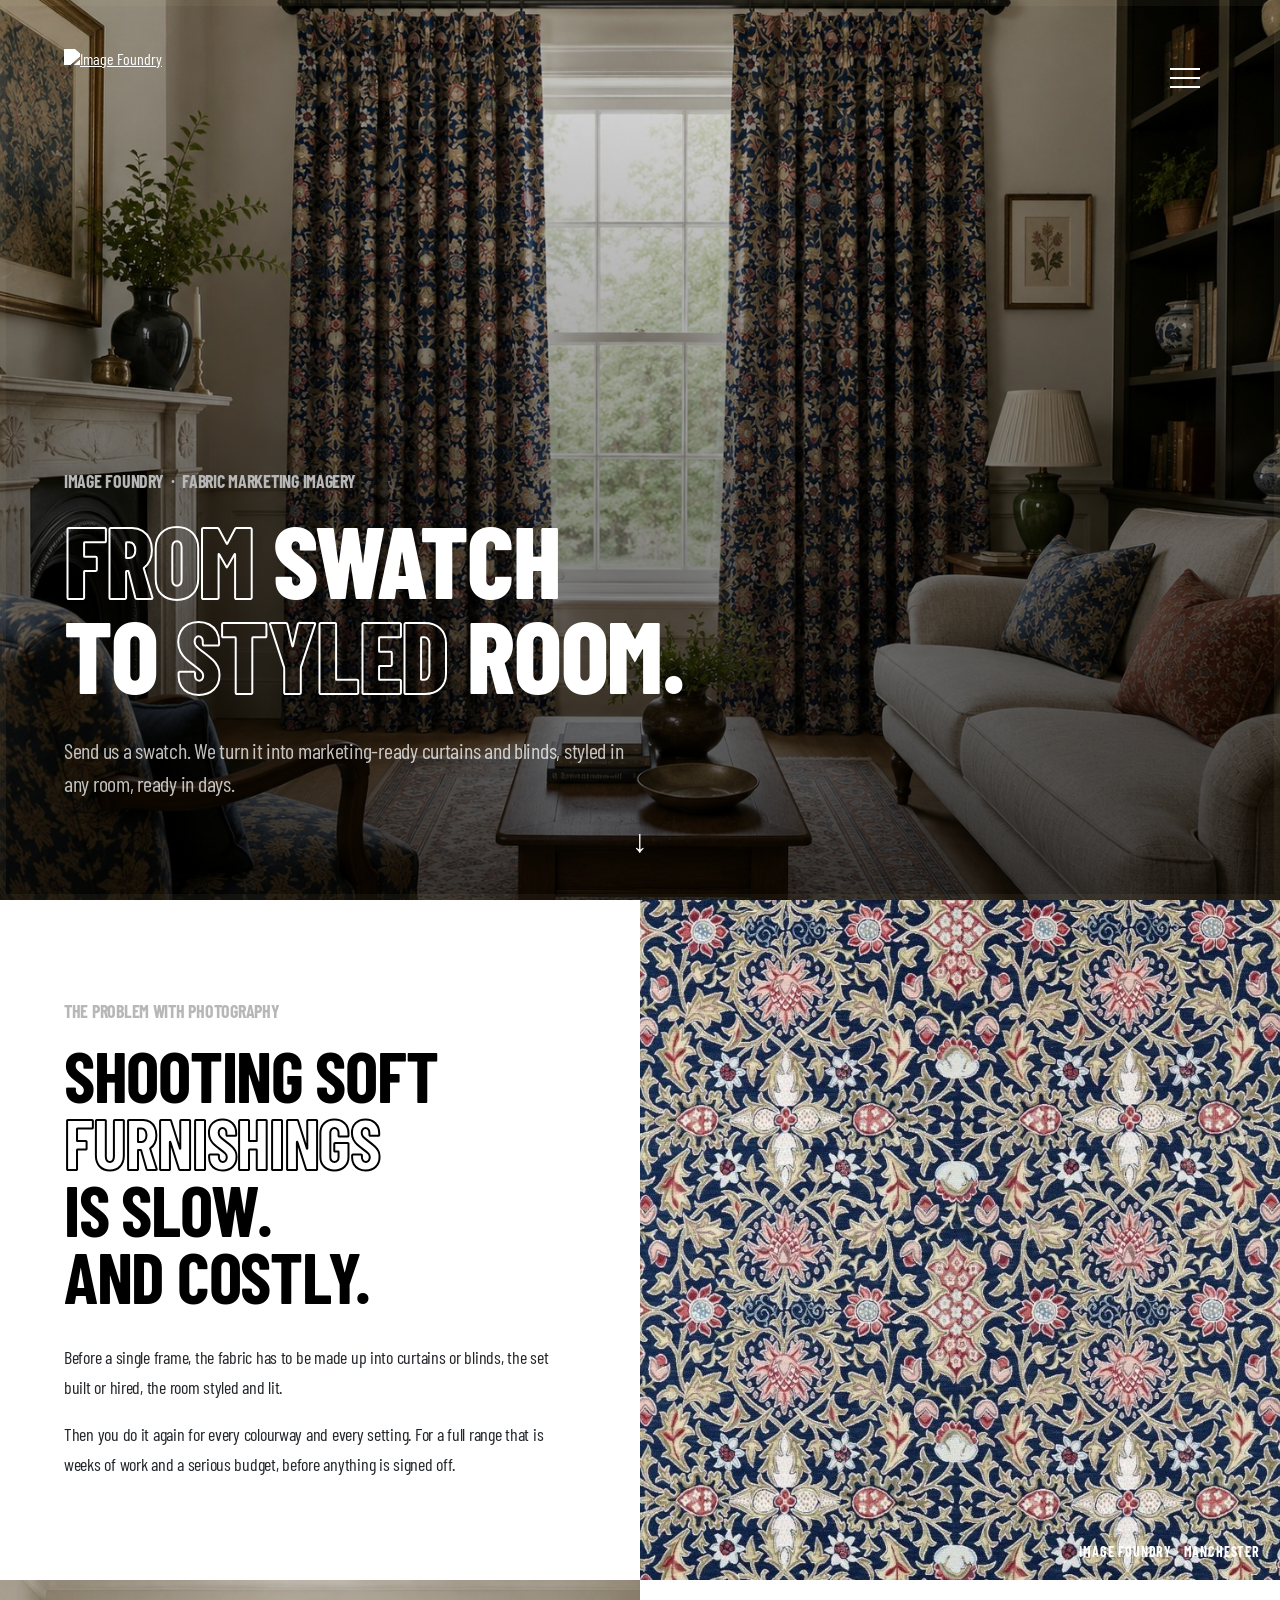
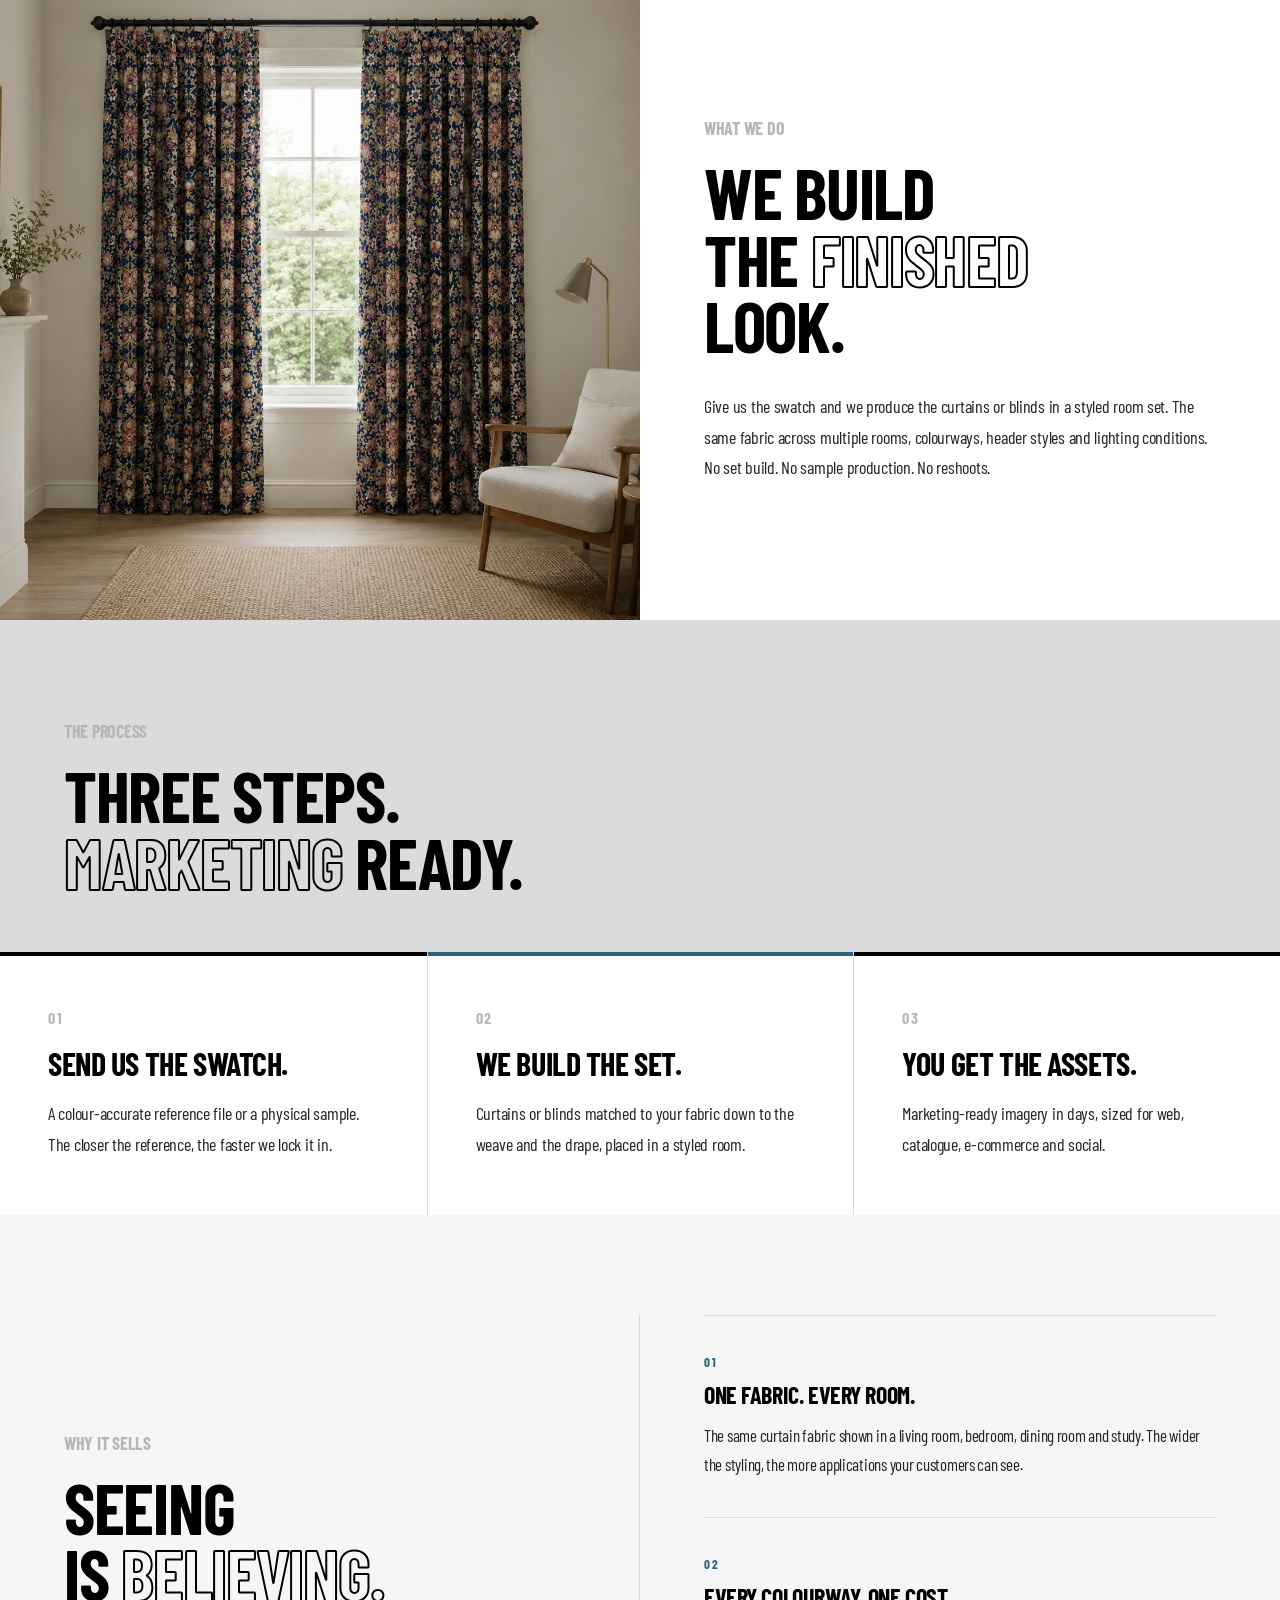
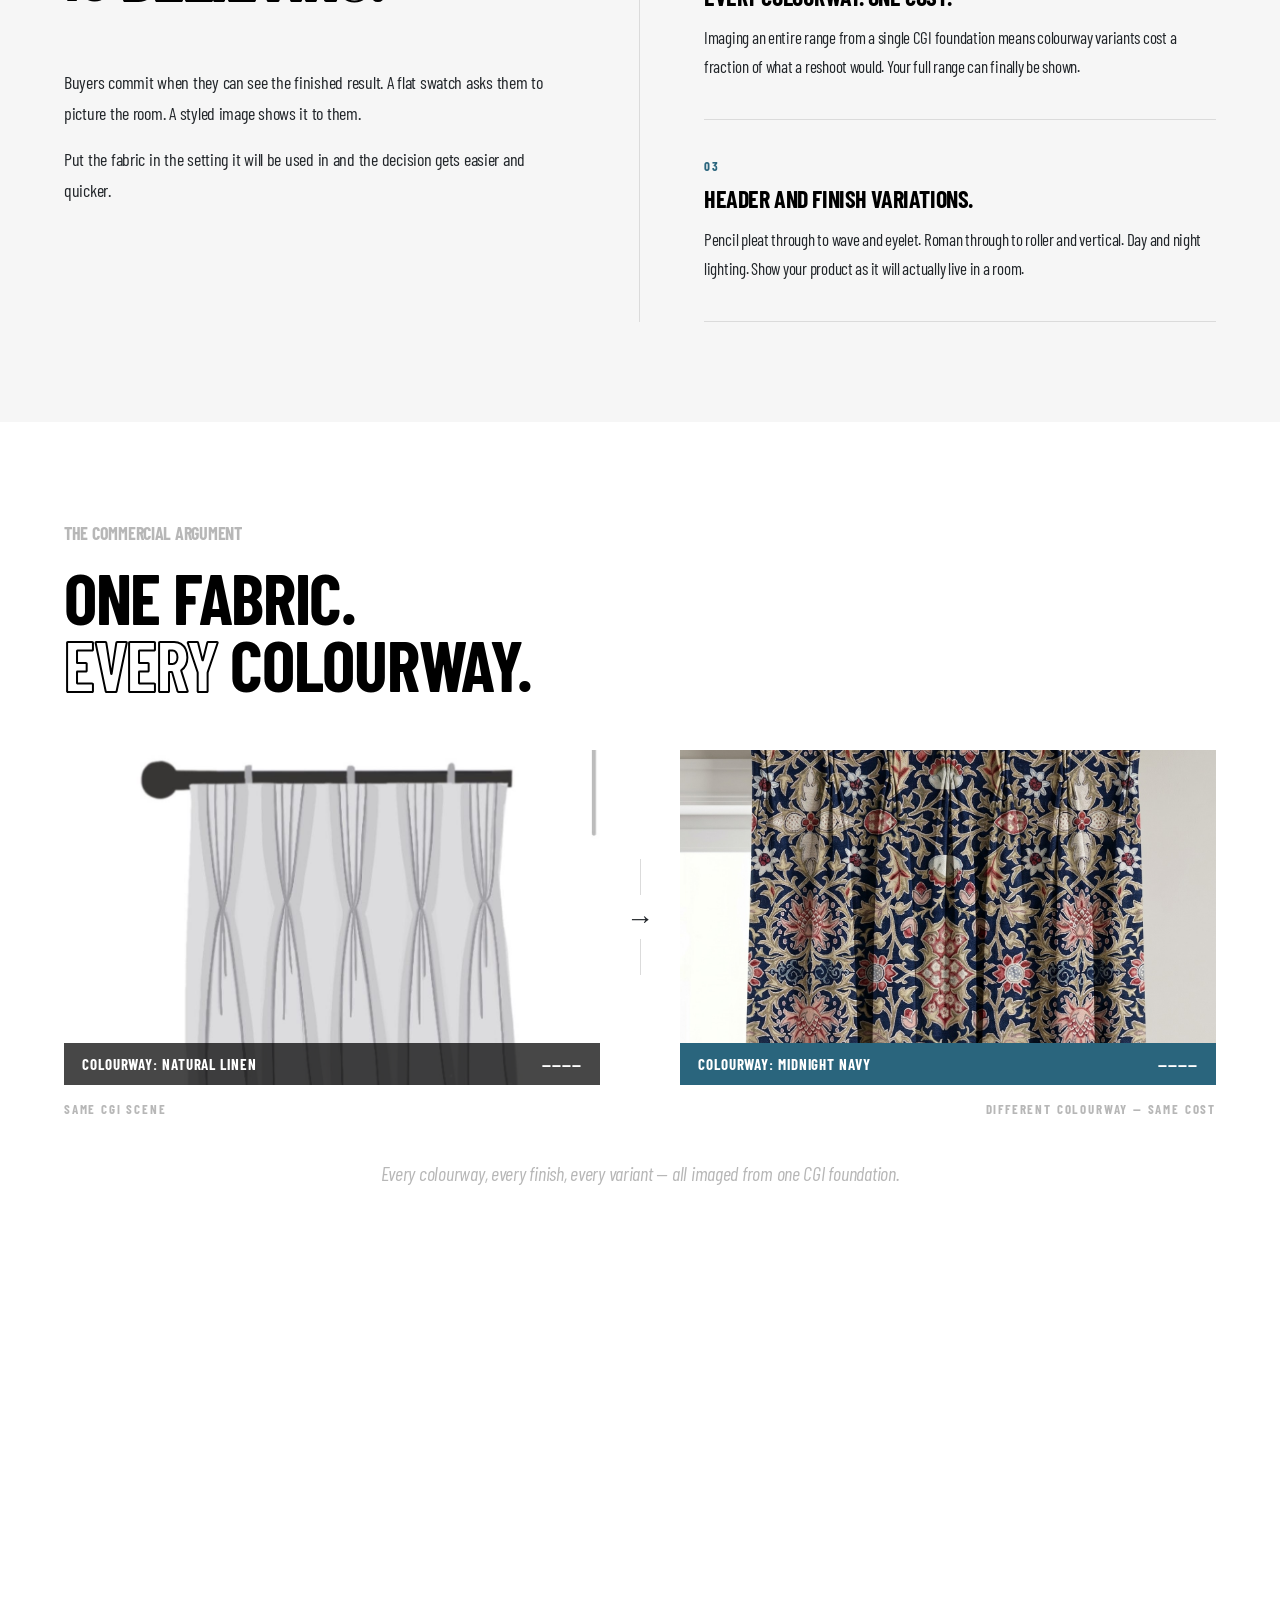
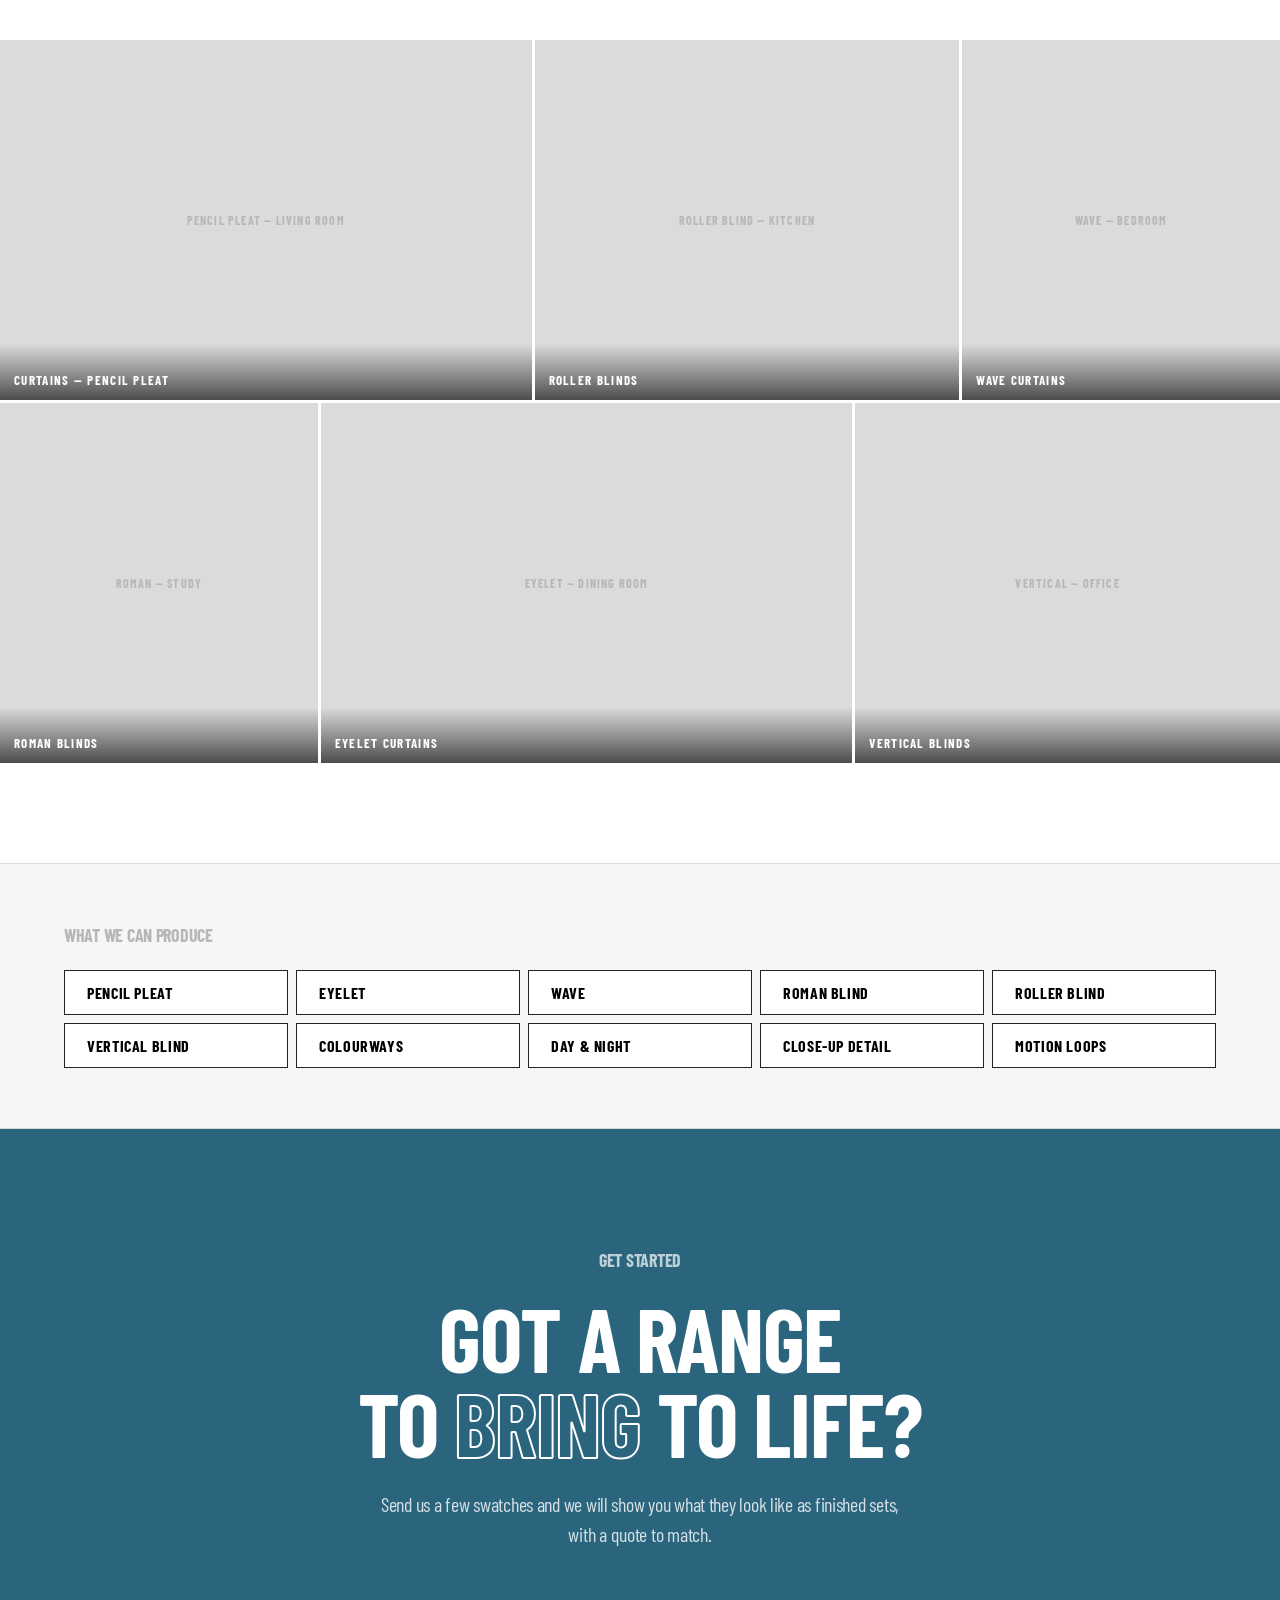
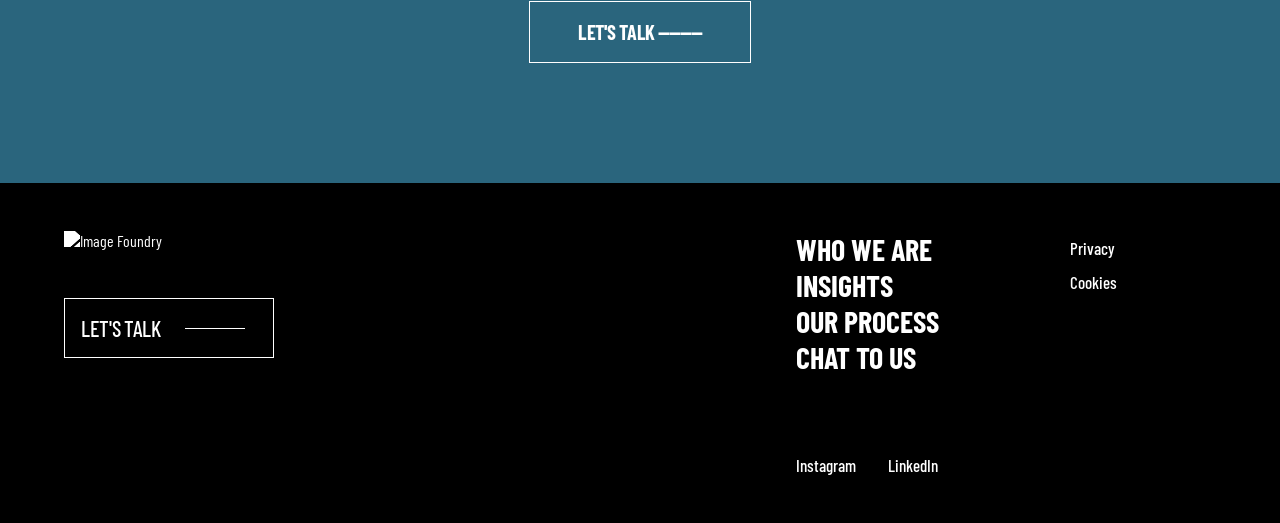
==== if_fabrics_landing.html @ cd248ea0 "Initial commit: Fabric landing page with responsive CSS and images" ====
<!DOCTYPE html>
<html lang="en">
<head>
<meta charset="UTF-8">
<meta name="viewport" content="width=device-width, initial-scale=1.0">
<title>Curtain &amp; Blind Fabric Imagery | Image Foundry</title>
<link rel="preconnect" href="https://fonts.googleapis.com">
<link rel="preconnect" href="https://fonts.gstatic.com" crossorigin>
<link href="https://fonts.googleapis.com/css2?family=Barlow+Condensed:ital,wght@0,300;0,400;0,500;0,600;0,700;0,800;1,400&display=swap" rel="stylesheet">

<link rel="stylesheet" href="style.css">

</head>
<body>

<!-- HEADER -->
<header class="site-header">
  <div class="bi"><a href="https://www.imagefoundry.co.uk/"><img src="https://www.imagefoundry.co.uk/wp-content/themes/blankslate/images/if-logo.svg" alt="Image Foundry" /></a></div>
</header>

<!-- Floating nav widget -->
<div class="sf">
  <div class="sf-top-row">
    <div class="sf-phone"><a href="tel:01613021580">0161 302 1580</a></div>
    <div class="sf-burger" role="button" aria-label="Open menu"><span></span></div>
  </div>
  <div class="sf-contact-btn"><a href="https://www.imagefoundry.co.uk/contact-us/">Let's talk</a></div>
</div>

<!-- Full-screen nav overlay -->
<nav class="nav-overlay" id="navOverlay">
  <div class="nav-content-panel" id="navContentPanel"></div>
  <div class="nav-links-panel">
    <button class="nav-close" id="navClose" aria-label="Close">&#10005;</button>
    <ul class="nav-links">
      <li><a href="https://www.imagefoundry.co.uk/about-us/"      data-key="about">About</a></li>
      <li><a href="https://www.imagefoundry.co.uk/your-industry/" data-key="industry">Your Industry</a></li>
      <li><a href="https://www.imagefoundry.co.uk/work/"          data-key="cases">Case Studies</a></li>
      <li><a href="https://www.imagefoundry.co.uk/insights/"      data-key="insights">Insights</a></li>
      <li><a href="https://www.imagefoundry.co.uk/process/"       data-key="process">Our Process</a></li>
      <li><a href="https://www.imagefoundry.co.uk/contact-us/"    data-key="contact">Chat to us</a></li>
    </ul>
    <div class="nav-privacy">
      <a href="https://www.imagefoundry.co.uk/privacy-policy/privacy-policy/">Privacy policy</a>
    </div>
    <div class="nav-social">
      <a href="https://www.instagram.com/imagefoundrystudios/">Instagram</a>
      <a href="https://www.linkedin.com/company/image-foundry-studios/">LinkedIn</a>
    </div>
  </div>
</nav>


<!-- S1 — HERO -->
<section class="hero" id="top">
  <img class="hero-img" src="image-5.jpeg" alt="Styled curtains in living room — Image Foundry CGI">
  <div class="hero-overlay"></div>
  <div class="hero-content">
    <span class="hero-eyebrow">Image Foundry &nbsp;·&nbsp; Fabric Marketing Imagery</span>
    <h1 class="hero-h1">
      <span class="outline-white">FROM</span> SWATCH<br>
      TO <span class="outline-white">STYLED</span> ROOM.
    </h1>
    <p class="hero-sub">
      Send us a swatch. We turn it into marketing-ready curtains and blinds, styled in any room, ready in days.
    </p>
  </div>

  <a class="hero-chevron" href="#problem">↓</a>
</section>


<!-- S2 — THE PROBLEM -->
<section class="section-split" id="problem">
  <div class="split-text wow">
    <span class="section-eyebrow">The problem with photography</span>
    <h2 class="section-h2">
      SHOOTING SOFT<br>
      <span class="outline">FURNISHINGS</span><br>
      IS SLOW.<br>
      AND COSTLY.
    </h2>
    <p class="section-body">
      Before a single frame, the fabric has to be made up into curtains or blinds, the set built or hired, the room styled and lit.
    </p>
    <p class="section-body">
      Then you do it again for every colourway and every setting. For a full range that is weeks of work and a serious budget, before anything is signed off.
    </p>
  </div>
  <div class="split-image">
    <!-- Replace with: <img src="YOUR_IMAGE.jpg" alt="Fabric swatch on design table"> -->
    <img class="split-image-bg" src="image-3.jpeg" alt="Fabric pattern close-up — Image Foundry CGI" style="width:100%;height:100%;object-fit:cover;display:block;">
    <div class="split-image-caption">Image Foundry · Manchester</div>
  </div>
</section>


<!-- S3 — WHAT WE DO (image left, text right) -->
<section class="section-split section-split--reverse" id="whatwedo">
  <div class="split-text wow">
    <span class="section-eyebrow">What we do</span>
    <h2 class="section-h2">
      WE BUILD<br>
      THE <span class="outline">FINISHED</span><br>
      LOOK.
    </h2>
    <p class="section-body">
      Give us the swatch and we produce the curtains or blinds in a styled room set. The same fabric across multiple rooms, colourways, header styles and lighting conditions. No set build. No sample production. No reshoots.
    </p>
  </div>
  <div class="split-image">
    <img class="split-image-bg" src="image-1.jpeg" alt="Curtains in styled room — Image Foundry CGI" style="width:100%;height:100%;object-fit:cover;display:block;">
  </div>
</section>


<!-- S4 — HOW IT WORKS (3 steps) -->
<section class="section-benefits" id="howitworks">
  <div class="benefits-header wow">
    <span class="section-eyebrow">The process</span>
    <h2 class="section-h2">
      THREE STEPS.<br>
      <span class="outline">MARKETING</span> READY.
    </h2>
  </div>

  <div class="benefits-grid">
    <div class="benefit-card wow">
      <span class="benefit-num">01</span>
      <h3 class="benefit-title">Send us the swatch.</h3>
      <p class="benefit-body">A colour-accurate reference file or a physical sample. The closer the reference, the faster we lock it in.</p>
    </div>
    <div class="benefit-card wow">
      <span class="benefit-num">02</span>
      <h3 class="benefit-title">We build the set.</h3>
      <p class="benefit-body">Curtains or blinds matched to your fabric down to the weave and the drape, placed in a styled room.</p>
    </div>
    <div class="benefit-card wow">
      <span class="benefit-num">03</span>
      <h3 class="benefit-title">You get the assets.</h3>
      <p class="benefit-body">Marketing-ready imagery in days, sized for web, catalogue, e-commerce and social.</p>
    </div>
  </div>
</section>


<!-- S5 — WHY IT SELLS -->
<section class="section-expertise" id="whyitsells">
  <div class="expertise-inner">
    <div class="expertise-text wow">
      <span class="section-eyebrow">Why it sells</span>
      <h2 class="section-h2">
        SEEING<br>
        IS <span class="outline">BELIEVING.</span>
      </h2>
      <p class="section-body" style="margin-top:28px">
        Buyers commit when they can see the finished result. A flat swatch asks them to picture the room. A styled image shows it to them.
      </p>
      <p class="section-body">
        Put the fabric in the setting it will be used in and the decision gets easier and quicker.
      </p>
    </div>
    <div class="expertise-points">
      <div class="expertise-point wow">
        <span class="ep-num">01</span>
        <h3 class="ep-title">One fabric. Every room.</h3>
        <p class="ep-body">The same curtain fabric shown in a living room, bedroom, dining room and study. The wider the styling, the more applications your customers can see.</p>
      </div>
      <div class="expertise-point wow">
        <span class="ep-num">02</span>
        <h3 class="ep-title">Every colourway. One cost.</h3>
        <p class="ep-body">Imaging an entire range from a single CGI foundation means colourway variants cost a fraction of what a reshoot would. Your full range can finally be shown.</p>
      </div>
      <div class="expertise-point wow">
        <span class="ep-num">03</span>
        <h3 class="ep-title">Header and finish variations.</h3>
        <p class="ep-body">Pencil pleat through to wave and eyelet. Roman through to roller and vertical. Day and night lighting. Show your product as it will actually live in a room.</p>
      </div>
    </div>
  </div>
</section>


<!-- S6 — COLOURWAY PANEL -->
<section class="section-colourway" id="colourway">
  <div class="colourway-header wow">
    <span class="section-eyebrow">The commercial argument</span>
    <h2 class="section-h2">
      ONE FABRIC.<br>
      <span class="outline">EVERY</span> COLOURWAY.
    </h2>
  </div>

  <div class="colourway-panels wow">
    <div class="colourway-panel">
      <img src="image-4.jpeg" alt="Pencil pleat curtain header detail — Image Foundry CGI">
      <div class="panel-badge">
        <span>Colourway: Natural Linen</span>
        <span>————</span>
      </div>
    </div>

    <div class="panel-arrow">
      <div class="panel-arrow-line"></div>
      <div class="panel-arrow-sym">→</div>
      <div class="panel-arrow-line"></div>
    </div>

    <div class="colourway-panel">
      <img src="image-2.jpeg" alt="Navy floral curtain close-up — Image Foundry CGI">
      <div class="panel-badge teal">
        <span>Colourway: Midnight Navy</span>
        <span>————</span>
      </div>
    </div>
  </div>

  <div class="colourway-sublabels">
    <span class="colourway-sublabel">Same CGI scene</span>
    <span></span>
    <span class="colourway-sublabel right">Different colourway — same cost</span>
  </div>

  <p class="colourway-caption">Every colourway, every finish, every variant — all imaged from one CGI foundation.</p>
</section>


<!-- S7 — GALLERY -->
<section class="section-gallery" id="gallery">
  <div class="gallery-header wow">
    <div>
      <span class="section-eyebrow">The work</span>
      <h2 class="section-h2">FABRICS<br>IN <span class="outline">CONTEXT.</span></h2>
    </div>
    <p class="gallery-caption-text">Styled rooms, curated light, true colour — each image built around your fabric.</p>
  </div>

  <div class="gallery-grid">
    <div class="gi">
      <div class="gi-inner">
        <!-- Replace with portfolio image -->
        <div class="gi-placeholder">Pencil Pleat — Living Room</div>
        <div class="gi-tag">Curtains — Pencil Pleat</div>
        <div class="gi-overlay"><span>View project</span><span>————</span></div>
      </div>
    </div>
    <div class="gi">
      <div class="gi-inner">
        <div class="gi-placeholder">Roller Blind — Kitchen</div>
        <div class="gi-tag">Roller Blinds</div>
        <div class="gi-overlay"><span>View project</span><span>————</span></div>
      </div>
    </div>
    <div class="gi">
      <div class="gi-inner">
        <div class="gi-placeholder">Wave — Bedroom</div>
        <div class="gi-tag">Wave Curtains</div>
        <div class="gi-overlay"><span>View project</span><span>————</span></div>
      </div>
    </div>
    <div class="gi">
      <div class="gi-inner">
        <div class="gi-placeholder">Roman — Study</div>
        <div class="gi-tag">Roman Blinds</div>
        <div class="gi-overlay"><span>View project</span><span>————</span></div>
      </div>
    </div>
    <div class="gi">
      <div class="gi-inner">
        <div class="gi-placeholder">Eyelet — Dining Room</div>
        <div class="gi-tag">Eyelet Curtains</div>
        <div class="gi-overlay"><span>View project</span><span>————</span></div>
      </div>
    </div>
    <div class="gi">
      <div class="gi-inner">
        <div class="gi-placeholder">Vertical — Office</div>
        <div class="gi-tag">Vertical Blinds</div>
        <div class="gi-overlay"><span>View project</span><span>————</span></div>
      </div>
    </div>
  </div>
</section>


<!-- WHAT WE CAN PRODUCE STRIP -->
<div class="sector-strip">
  <span class="sector-strip-label">What we can produce</span>
  <div class="sector-links">
    <a href="#" class="sector-link">Pencil Pleat</a>
    <a href="#" class="sector-link">Eyelet</a>
    <a href="#" class="sector-link">Wave</a>
    <a href="#" class="sector-link">Roman Blind</a>
    <a href="#" class="sector-link">Roller Blind</a>
    <a href="#" class="sector-link">Vertical Blind</a>
    <a href="#" class="sector-link">Colourways</a>
    <a href="#" class="sector-link">Day &amp; Night</a>
    <a href="#" class="sector-link">Close-up Detail</a>
    <a href="#" class="sector-link">Motion Loops</a>
  </div>
</div>


<!-- S8 — CTA BAND -->
<section class="section-cta">
  <span class="cta-eyebrow">Get started</span>
  <h2 class="cta-h2">
    GOT A RANGE<br>
    TO <span class="outline-white">BRING</span> TO LIFE?
  </h2>
  <p class="cta-sub">Send us a few swatches and we will show you what they look like as finished sets, with a quote to match.</p>
  <a href="https://www.imagefoundry.co.uk/contact-us/" class="cta-btn">Let's talk</a>
</section>


<!-- FOOTER -->
<footer>
  <div class="footer-inner">
    <div class="footer-col--logo">
      <img src="https://www.imagefoundry.co.uk/wp-content/themes/blankslate/images/if-logo.svg" alt="Image Foundry" class="footer-logo-img">
      <div class="footer-contact">
        <a href="https://www.imagefoundry.co.uk/contact-us/" class="footer-lets-talk">Let's talk</a>
      </div>
    </div>
    <div class="footer-col--gap"></div>
    <ul class="footer-links-large">
      <li><a href="https://www.imagefoundry.co.uk/about-us/">Who We Are</a></li>
      <li><a href="https://www.imagefoundry.co.uk/insights/">Insights</a></li>
      <li><a href="https://www.imagefoundry.co.uk/process/">Our Process</a></li>
      <li><a href="https://www.imagefoundry.co.uk/contact-us/">Chat to us</a></li>
    </ul>
    <ul class="footer-links-small">
      <li><a href="https://www.imagefoundry.co.uk/privacy-policy/privacy-policy/">Privacy</a></li>
      <li><a href="#">Cookies</a></li>
    </ul>
    <ul class="footer-social-links">
      <li><a href="https://www.instagram.com/imagefoundrystudios/" target="_blank" rel="noopener">Instagram</a></li>
      <li><a href="https://www.linkedin.com/company/image-foundry-studios/" target="_blank" rel="noopener">LinkedIn</a></li>
    </ul>
  </div>
</footer>

<script src="script.js"></script>

</body>
</html>
---- style.css ----
*, *::before, *::after { box-sizing: border-box; margin: 0; padding: 0; }

:root {
  --black:      #000000;
  --white:      #FFFFFF;
  --teal:       #2A657D;
  --off-white:  #F6F6F6;
  --light-grey: #DBDBDB;
  --mid-grey:   #B7B7B7;
  --near-black: #212529;
  --font: 'Barlow Condensed', sans-serif;
}

html { scroll-behavior: smooth; }

body {
  background: var(--white);
  color: var(--black);
  font-family: var(--font);
  -webkit-font-smoothing: antialiased;
  overflow-x: hidden;
}

.outline {
  -webkit-text-stroke: 2px var(--black);
  -webkit-text-fill-color: transparent;
}
.outline-white {
  -webkit-text-stroke: 2px var(--white);
  -webkit-text-fill-color: transparent;
}

/* =====================
   HEADER / NAV
===================== */
.sf {
  position: fixed; top: 49px; right: 64px;
  z-index: 9999;
  display: flex; flex-direction: column; align-items: flex-end; gap: 6px;
}
.sf-top-row {
  display: flex; align-items: center; gap: 1.5rem;
  padding: 1rem 1rem 1rem 2rem;
  background: transparent;
  transition: background 800ms ease;
}
.sf.scrolled .sf-top-row { background: var(--black); }
body.nav-open .sf-phone { max-width: 0 !important; opacity: 0 !important; }
body.nav-open .sf-contact-btn { opacity: 0 !important; pointer-events: none !important; max-height: 0 !important; }
body.nav-open .sf.scrolled .sf-top-row { background: transparent; }
.sf-phone {
  white-space: nowrap; color: var(--white);
  font-size: 18px; font-weight: 700; letter-spacing: -0.015em;
  max-width: 0; overflow: hidden; opacity: 0;
  transition: max-width .35s ease, opacity .35s ease;
}
.sf-phone a { color: inherit; text-decoration: none; }
.sf.scrolled .sf-phone { max-width: 220px; opacity: 1; }
.sf-contact-btn {
  opacity: 0; pointer-events: none; max-height: 0; overflow: hidden;
  transition: opacity .3s, max-height .35s;
  width: 100%;
}
.sf.scrolled .sf-contact-btn { opacity: 1; pointer-events: auto; max-height: 80px; }
.sf-contact-btn a {
  background: var(--white); color: var(--black); border: 1px solid var(--black);
  font-family: var(--font); font-size: 19px; font-weight: 500; letter-spacing: -0.015em;
  text-transform: uppercase; text-decoration: none;
  display: flex; align-items: center; justify-content: space-between;
  width: 100%; padding: 1rem; position: relative; transition: all 800ms ease;
}
.sf-contact-btn a::after {
  content: ""; position: absolute;
  top: 50%; right: 1rem; height: 1px; width: 60px; background: var(--black);
}
.sf-contact-btn a:hover { background: var(--black); color: var(--white); }
.sf-contact-btn a:hover::after { background: var(--white); }

.sf-burger {
  width: 30px; height: 25px; position: relative;
  cursor: pointer; z-index: 10001; flex-shrink: 0; bottom: 1px;
}
.sf-burger span {
  position: absolute; top: 50%; left: 50%; margin-left: -15px;
  display: block; width: 30px; height: 2px; background: var(--white);
  transition: background-color .25s, transform .25s, opacity .25s;
}
.sf-burger span::before, .sf-burger span::after {
  content: ""; display: block; width: 30px; height: 2px;
  background: var(--white); position: absolute;
  transition: background-color .25s, transform .25s, top .25s;
}
.sf-burger span::before { top: -9px; }
.sf-burger span::after  { top:  9px; }
body.nav-open .sf-burger span         { opacity: 0; }
body.nav-open .sf-burger span::before { top: 0; transform: rotate(45deg); }
body.nav-open .sf-burger span::after  { top: 0; transform: rotate(-45deg); }

.site-header {
  position: absolute; top: 0; left: 0; right: 0; z-index: 200;
  display: flex; align-items: center;
  padding: 49px 0 2rem 64px;
}
.site-header .bi img { width: 150px; filter: brightness(0) invert(1); }

body.nav-open { overflow: hidden; }
.nav-overlay {
  position: fixed; inset: 0; display: flex; flex-direction: row;
  z-index: 9998;
  transform: translateX(100%);
  transition: transform 0.45s cubic-bezier(0.4,0,0.2,1);
}
body.nav-open .nav-overlay { transform: translateX(0); }
.nav-content-panel {
  flex: 1; background: var(--white); max-height: 100vh; overflow-y: auto;
  scrollbar-width: none; -ms-overflow-style: none;
}
.nav-content-panel::-webkit-scrollbar { display: none; }
.ncp-header { padding: 3rem; }
.ncp-heading { font-size: 50px; font-weight: 700; text-transform: uppercase; line-height: 1; color: var(--black); margin-bottom: 2rem; }
.ncp-body    { font-size: 18px; color: #555; max-width: 400px; margin-bottom: 1.5rem; }
.ncp-grid    { display: grid; grid-template-columns: repeat(3,1fr); gap: 12px; padding: 0 3rem 3rem; }
.ncp-item    { position: relative; overflow: hidden; display: block; text-decoration: none; height: 220px; }
.ncp-item::after { content: ''; position: absolute; inset: 0; background: rgba(0,0,0,.3); z-index: 1; }
.ncp-item img { width: 100%; height: 100%; object-fit: cover; transition: transform .4s; }
.ncp-item:hover img { transform: scale(1.05); }
.ncp-item-label {
  position: absolute; bottom: 12px; left: 30px; z-index: 2;
  color: var(--white); font-size: 28px; font-weight: 700;
  text-transform: uppercase; text-decoration: underline;
}
.nav-links-panel {
  width: 25%; min-width: 280px; background: var(--black);
  display: flex; flex-direction: column; justify-content: space-between;
  padding: 10rem 2rem 4rem 4rem;
  height: 100vh; overflow-y: auto; flex-shrink: 0; position: relative;
  margin-left: auto;
}
.nav-close {
  position: absolute; top: 1.8rem; right: 1.8rem;
  background: none; border: none; color: var(--white); font-size: 24px;
  cursor: pointer; padding: 0; font-family: var(--font);
}
.nav-links { list-style: none; margin: 0; padding: 0; display: flex; flex-direction: column; gap: 0.6rem; }
.nav-links li a {
  font-family: var(--font); font-size: 28px; font-weight: 700; letter-spacing: -0.45px;
  text-transform: uppercase; color: var(--white); text-decoration: none;
  display: block; line-height: 1.2; transition: color 300ms ease;
}
.nav-links li a:hover, .nav-links li a.is-active { color: var(--teal); }
.nav-privacy { padding-bottom: 4rem; }
.nav-privacy a { font-size: 18px; font-weight: 500; color: var(--white); text-decoration: none; }
.nav-social { display: flex; gap: 24px; padding-top: 4rem; }
.nav-social a { font-size: 18px; font-weight: 500; color: var(--white); text-decoration: none; }
.nav-social a:hover { color: var(--teal); }

/* =====================
   S1 — HERO
===================== */
.hero {
  position: relative;
  min-height: 100vh;
  display: flex;
  flex-direction: column;
  justify-content: flex-end;
  overflow: hidden;
}

.hero-img {
  position: absolute;
  inset: 0;
  width: 100%; height: 100%;
  object-fit: cover;
  object-position: center;
}

.hero-bg {
  position: absolute;
  inset: 0;
  background:
    linear-gradient(to bottom, rgba(0,0,0,0.15) 0%, rgba(0,0,0,0.72) 100%),
    linear-gradient(135deg, #2c2c2c 0%, #1a1a1a 100%);
}

.hero-overlay {
  position: absolute;
  inset: 0;
  background: linear-gradient(to bottom, rgba(0,0,0,0.1) 0%, rgba(0,0,0,0.68) 100%);
}


.hero-content {
  position: relative;
  z-index: 3;
  padding: 0 64px 100px;
  max-width: 960px;
}

.hero-eyebrow {
  font-size: 18px;
  font-weight: 700;
  letter-spacing: -0.27px;
  text-transform: uppercase;
  color: var(--mid-grey);
  margin-bottom: 20px;
  display: block;
}

.hero-h1 {
  font-size: clamp(58px, 8vw, 100px);
  font-weight: 800;
  letter-spacing: -1.2px;
  text-transform: uppercase;
  line-height: 0.95;
  color: var(--white);
  margin-bottom: 32px;
}

.hero-sub {
  font-size: 22px;
  font-weight: 400;
  letter-spacing: -0.27px;
  color: rgba(255,255,255,0.75);
  max-width: 580px;
  line-height: 1.5;
}

.hero-chevron {
  position: absolute;
  bottom: 40px; left: 50%;
  transform: translateX(-50%);
  z-index: 3;
  font-size: 32px;
  color: var(--white);
  animation: bounce 2s ease-in-out infinite;
  cursor: pointer;
  text-decoration: none;
}
@keyframes bounce {
  0%,100% { transform: translateX(-50%) translateY(0); }
  50%      { transform: translateX(-50%) translateY(10px); }
}

/* =====================
   S2 / S3 — 50/50 SPLIT
===================== */
.section-split {
  display: grid;
  grid-template-columns: 1fr 1fr;
  min-height: 640px;
}
.section-split--reverse { direction: rtl; }
.section-split--reverse > * { direction: ltr; }

.split-text {
  background: var(--white);
  padding: 100px 64px;
  display: flex;
  flex-direction: column;
  justify-content: center;
}

.split-image {
  position: relative;
  overflow: hidden;
}

.split-image img {
  width: 100%; height: 100%;
  object-fit: cover;
  object-position: center;
  display: block;
}

.split-image-bg {
  width: 100%; height: 100%;
  background: var(--light-grey);
  display: flex;
  align-items: center;
  justify-content: center;
  min-height: 640px;
}

.split-image-placeholder {
  font-size: 14px;
  font-weight: 700;
  letter-spacing: 0.1em;
  text-transform: uppercase;
  color: var(--mid-grey);
  text-align: center;
  padding: 24px;
}


.split-image-caption {
  position: absolute;
  bottom: 20px; right: 20px;
  font-size: 14px;
  font-weight: 700;
  letter-spacing: 0.06em;
  text-transform: uppercase;
  color: var(--white);
  z-index: 2;
}

.section-eyebrow {
  font-size: 18px;
  font-weight: 700;
  letter-spacing: -0.27px;
  text-transform: uppercase;
  color: var(--mid-grey);
  margin-bottom: 20px;
  display: block;
}

.section-h2 {
  font-size: clamp(46px, 5.5vw, 80px);
  font-weight: 700;
  letter-spacing: -1.28px;
  text-transform: uppercase;
  line-height: 0.95;
  margin-bottom: 32px;
}

.section-body {
  font-size: 18px;
  font-weight: 400;
  letter-spacing: -0.27px;
  line-height: 1.7;
  color: var(--near-black);
}
.section-body + .section-body { margin-top: 16px; }

/* =====================
   S4 — HOW IT WORKS (3-col)
===================== */
.section-benefits {
  background: var(--light-grey);
  padding: 100px 0 0;
}

.benefits-header { padding: 0 64px; margin-bottom: 56px; }

.benefits-grid {
  display: grid;
  grid-template-columns: repeat(3, 1fr);
}

.benefit-card {
  background: var(--white);
  padding: 56px 48px;
  border-left: 1px solid var(--light-grey);
  position: relative;
}
.benefit-card:first-child { border-left: none; }

.benefit-card::before {
  content: '';
  position: absolute;
  top: 0; left: 0; right: 0;
  height: 4px;
  background: var(--black);
}
.benefit-card:nth-child(2)::before { background: var(--teal); }

.benefit-num {
  font-size: 16px;
  font-weight: 700;
  letter-spacing: 0.1em;
  text-transform: uppercase;
  color: var(--mid-grey);
  display: block;
  margin-bottom: 20px;
}

.benefit-title {
  font-size: 32px;
  font-weight: 700;
  letter-spacing: -0.42px;
  text-transform: uppercase;
  line-height: 1.05;
  margin-bottom: 18px;
  color: var(--black);
}

.benefit-body {
  font-size: 18px;
  font-weight: 400;
  letter-spacing: -0.27px;
  line-height: 1.7;
  color: var(--near-black);
}

/* =====================
   S5 — WHY IT SELLS (50/50)
===================== */
.section-expertise {
  background: var(--off-white);
  padding: 100px 0;
}

.expertise-inner {
  display: grid;
  grid-template-columns: 1fr 1fr;
}

.expertise-text {
  padding: 0 64px;
  border-right: 1px solid var(--light-grey);
  display: flex;
  flex-direction: column;
  justify-content: center;
}

.expertise-points { padding: 0 64px; }

.expertise-point {
  padding: 38px 0;
  border-bottom: 1px solid var(--light-grey);
}
.expertise-point:first-child { border-top: 1px solid var(--light-grey); }

.ep-num {
  font-size: 13px;
  font-weight: 700;
  letter-spacing: 0.15em;
  text-transform: uppercase;
  color: var(--teal);
  display: block;
  margin-bottom: 10px;
}

.ep-title {
  font-size: 24px;
  font-weight: 700;
  letter-spacing: -0.42px;
  text-transform: uppercase;
  margin-bottom: 12px;
  color: var(--black);
}

.ep-body {
  font-size: 17px;
  font-weight: 400;
  letter-spacing: -0.27px;
  line-height: 1.7;
  color: var(--near-black);
}

/* =====================
   S6 — COLOURWAY PANEL
===================== */
.section-colourway {
  background: var(--white);
  padding: 100px 64px;
}

.colourway-header { margin-bottom: 52px; }

.colourway-panels {
  display: grid;
  grid-template-columns: 1fr 80px 1fr;
  align-items: center;
}

.colourway-panel { position: relative; overflow: hidden; }

.colourway-panel img {
  width: 100%;
  aspect-ratio: 16/10;
  object-fit: cover;
  object-position: center;
  display: block;
}

.colourway-panel-bg {
  width: 100%;
  aspect-ratio: 16/10;
  background: var(--light-grey);
  display: flex;
  align-items: center;
  justify-content: center;
}

.panel-badge {
  position: absolute;
  bottom: 0; left: 0; right: 0;
  background: rgba(0,0,0,0.72);
  color: var(--white);
  font-family: var(--font);
  font-size: 15px;
  font-weight: 700;
  letter-spacing: 0.06em;
  text-transform: uppercase;
  padding: 12px 18px;
  display: flex;
  align-items: center;
  justify-content: space-between;
}

.panel-badge.teal { background: var(--teal); }

.panel-arrow {
  display: flex;
  flex-direction: column;
  align-items: center;
  justify-content: center;
  gap: 8px;
}
.panel-arrow-line { width: 1px; height: 36px; background: var(--light-grey); }
.panel-arrow-sym { font-size: 28px; color: var(--near-black); line-height: 1; }

.colourway-sublabels {
  display: grid;
  grid-template-columns: 1fr 80px 1fr;
  margin-top: 16px;
}
.colourway-sublabel {
  font-size: 13px;
  font-weight: 700;
  letter-spacing: 0.14em;
  text-transform: uppercase;
  color: var(--mid-grey);
}
.colourway-sublabel.right { text-align: right; }

.colourway-caption {
  text-align: center;
  margin-top: 44px;
  font-size: 20px;
  font-weight: 400;
  font-style: italic;
  color: var(--mid-grey);
  letter-spacing: -0.27px;
}

/* =====================
   S7 — GALLERY
===================== */
.section-gallery {
  background: var(--white);
  padding: 100px 0;
}

.gallery-header {
  padding: 0 64px;
  margin-bottom: 48px;
  display: flex;
  justify-content: space-between;
  align-items: flex-end;
}

.gallery-caption-text {
  font-size: 20px;
  font-weight: 400;
  letter-spacing: -0.27px;
  font-style: italic;
  color: var(--mid-grey);
  max-width: 400px;
  text-align: right;
}

.gallery-grid {
  display: grid;
  grid-template-columns: repeat(12, 1fr);
  gap: 3px;
}

.gi { overflow: hidden; position: relative; }
.gi:nth-child(1) { grid-column: span 5; }
.gi:nth-child(2) { grid-column: span 4; }
.gi:nth-child(3) { grid-column: span 3; }
.gi:nth-child(4) { grid-column: span 3; }
.gi:nth-child(5) { grid-column: span 5; }
.gi:nth-child(6) { grid-column: span 4; }

.gi-inner {
  height: 360px;
  position: relative;
  overflow: hidden;
  background: var(--light-grey);
}

.gi-inner img {
  width: 100%; height: 100%;
  object-fit: cover;
  object-position: center;
  display: block;
  transition: transform 0.5s ease;
}
.gi:hover .gi-inner img { transform: scale(1.04); }

.gi-placeholder {
  width: 100%; height: 100%;
  display: flex;
  align-items: center;
  justify-content: center;
  font-size: 12px;
  font-weight: 700;
  letter-spacing: 0.1em;
  text-transform: uppercase;
  color: var(--mid-grey);
}

.gi-overlay {
  position: absolute;
  bottom: 0; left: 0; right: 0;
  background: rgba(0,0,0,0.72);
  color: var(--white);
  display: flex;
  align-items: center;
  justify-content: space-between;
  padding: 12px 18px;
  font-size: 16px;
  font-weight: 400;
  letter-spacing: -0.27px;
  opacity: 0;
  transition: opacity 0.25s;
}
.gi:hover .gi-overlay { opacity: 1; }

.gi-tag {
  position: absolute;
  bottom: 0; left: 0; right: 0;
  background: linear-gradient(to top, rgba(0,0,0,0.65) 0%, transparent 100%);
  color: var(--white);
  font-size: 13px;
  font-weight: 700;
  letter-spacing: 0.1em;
  text-transform: uppercase;
  padding: 28px 14px 12px;
}

/* =====================
   SECTOR STRIP
===================== */
.sector-strip {
  background: var(--off-white);
  padding: 60px 64px;
  border-top: 1px solid var(--light-grey);
  border-bottom: 1px solid var(--light-grey);
}

.sector-strip-label {
  font-size: 18px;
  font-weight: 700;
  letter-spacing: -0.27px;
  text-transform: uppercase;
  color: var(--mid-grey);
  margin-bottom: 24px;
  display: block;
}

.sector-links { display: grid; grid-template-columns: repeat(5, 1fr); gap: 8px; }

.sector-link {
  display: inline-block;
  font-family: var(--font);
  font-size: 16px;
  font-weight: 700;
  letter-spacing: 0.04em;
  text-transform: uppercase;
  color: var(--black);
  text-decoration: none;
  padding: 12px 22px;
  border: 1px solid var(--near-black);
  background: var(--white);
  transition: all 0.18s;
}
.sector-link:hover { background: var(--black); color: var(--white); }

/* =====================
   S8 — CTA (teal band)
===================== */
.section-cta {
  background: var(--teal);
  padding: 120px 64px;
  text-align: center;
  position: relative;
  overflow: hidden;
}

.cta-eyebrow {
  font-size: 18px; font-weight: 700; letter-spacing: -0.27px;
  text-transform: uppercase; color: rgba(255,255,255,0.7);
  display: block; margin-bottom: 24px;
}

.cta-h2 {
  font-size: clamp(48px, 7vw, 90px);
  font-weight: 700; letter-spacing: -1.35px;
  text-transform: uppercase; line-height: 0.95;
  color: var(--white); margin-bottom: 24px;
}

.cta-sub {
  font-size: 20px; font-weight: 400; letter-spacing: -0.27px;
  color: rgba(255,255,255,0.8); margin-bottom: 52px;
  max-width: 520px; margin-left: auto; margin-right: auto;
  line-height: 1.5;
}

.cta-btn {
  display: inline-block;
  font-family: var(--font);
  font-size: 20px; font-weight: 700; letter-spacing: -0.27px;
  text-transform: uppercase; color: var(--white);
  text-decoration: none; border: 1px solid var(--white);
  padding: 18px 48px;
  transition: background 0.2s, color 0.2s;
}
.cta-btn:hover { background: var(--white); color: var(--teal); }
.cta-btn::after { content: ' ————'; letter-spacing: -1px; }

/* =====================
   FOOTER
===================== */
footer { background: var(--black); padding: 3rem 0; }
.footer-inner {
  display: grid;
  grid-template-columns: 22% 36% auto auto;
  grid-template-rows: auto auto;
  align-items: start; column-gap: 2rem;
  padding: 0 64px;
}
.footer-col--logo { grid-column: 1; grid-row: 1 / 3; display: flex; flex-direction: column; }
.footer-col--gap  { grid-column: 2; grid-row: 1 / 3; }
.footer-logo-img  { width: 150px; display: block; filter: brightness(0) invert(1); }
.footer-contact   { margin: 3rem 0 0; }
.footer-lets-talk {
  font-family: var(--font);
  font-size: 22px; font-weight: 500; letter-spacing: -0.015em; text-transform: uppercase;
  color: var(--white); text-decoration: none; border: 1px solid var(--white);
  display: inline-block; padding: 1rem 7rem 1rem 1rem; position: relative; transition: all 800ms ease;
}
.footer-lets-talk::after { content: ""; position: absolute; top: 50%; right: 28px; height: 1px; width: 60px; background: var(--white); }
.footer-lets-talk:hover  { background: var(--white); color: var(--black); }
.footer-lets-talk:hover::after { background: var(--black); }
.footer-links-large { grid-column: 3; grid-row: 1; list-style: none; margin: 0; padding: 0; }
.footer-links-large li { font-size: 30px; font-weight: 700; line-height: 36px; text-transform: uppercase; color: var(--white); }
.footer-links-large li a { color: var(--white); text-decoration: none; transition: color 0.2s; }
.footer-links-large li a:hover { color: var(--teal); }
.footer-links-small { grid-column: 4; grid-row: 1; list-style: none; margin: 0; padding: 0; }
.footer-links-small li { font-size: 17px; font-weight: 500; color: var(--white); line-height: 2; }
.footer-links-small li a { color: var(--white); text-decoration: none; transition: color 0.2s; }
.footer-links-small li a:hover { color: var(--teal); }
.footer-social-links {
  grid-column: 3 / 5; grid-row: 2;
  list-style: none; margin: 0; padding: 0;
  display: flex; gap: 2rem; padding-top: 5rem;
}
.footer-social-links li { font-size: 17px; font-weight: 500; color: var(--white); }
.footer-social-links li a { color: var(--white); text-decoration: none; transition: color 0.2s; }
.footer-social-links li a:hover { color: var(--teal); }

/* Scroll animations */
.wow {
  opacity: 0;
  transform: translateY(24px);
  transition: opacity 0.7s ease, transform 0.7s ease;
}
.wow.visible { opacity: 1; transform: translateY(0); }

/* Warm edge glow per design spec */
body::before {
  content: '';
  position: fixed; inset: 0;
  pointer-events: none;
  box-shadow: inset 0 0 0 6px rgba(255,220,180,0.05);
  z-index: 999;
}

/* =====================
   RESPONSIVE
===================== */

/* Tablet: ≤1024px */
@media (max-width: 1024px) {
  .sf { top: 32px; right: 32px; }
  .site-header { padding: 32px 0 2rem 32px; }
  .hero-content { padding: 0 32px 80px; }

  .split-text { padding: 80px 48px; }

  .benefits-header { padding: 0 32px; }
  .benefit-card { padding: 48px 32px; }

  .expertise-text { padding: 0 48px; }
  .expertise-points { padding: 0 48px; }

  .section-colourway { padding: 80px 32px; }

  .gallery-header { padding: 0 32px; }

  .sector-strip { padding: 48px 32px; }

  .section-cta { padding: 100px 48px; }

  .footer-inner { padding: 0 32px; }

  .ncp-grid { grid-template-columns: repeat(2, 1fr); padding: 0 2rem 2rem; }
}

/* Large mobile / small tablet: ≤768px */
@media (max-width: 768px) {
  /* Nav */
  .sf { top: 20px; right: 20px; }
  .site-header { padding: 20px 0 2rem 20px; }
  .site-header .bi img { width: 120px; }

  /* Nav overlay: stack vertically on mobile */
  .nav-overlay { flex-direction: column; }
  .nav-content-panel { flex: 0 0 auto; max-height: 50vh; }
  .nav-links-panel {
    width: 100%; min-width: 0;
    height: auto; padding: 3rem 2rem 2rem;
    flex-direction: row; flex-wrap: wrap; gap: 1rem;
    align-items: flex-start;
  }
  .nav-close { top: 1rem; right: 1rem; }
  .nav-links { gap: 0.4rem; }
  .nav-links li a { font-size: 22px; }
  .nav-privacy, .nav-social { padding-top: 0; padding-bottom: 0; }
  .ncp-grid { grid-template-columns: repeat(2, 1fr); padding: 0 1.5rem 1.5rem; gap: 8px; }
  .ncp-heading { font-size: 36px; }
  .ncp-header { padding: 2rem 1.5rem; }

  /* Hero */
  .hero-content { padding: 0 20px 60px; }
  .hero {
    min-height: 0;
    height: auto;
    aspect-ratio: 4/5;
  }
  .hero-img {
    position: absolute;
    object-position: 60% center;
  }

  /* Splits: stack vertically */
  .section-split,
  .section-split--reverse {
    grid-template-columns: 1fr;
    direction: ltr;
  }
  .section-split--reverse > * { direction: ltr; }
  .section-split .split-text,
  .section-split--reverse .split-text { padding: 64px 20px; order: 2; }
  .section-split .split-image,
  .section-split--reverse .split-image { order: 1; min-height: 300px; }
  .split-image-bg { min-height: 300px; }

  /* Benefits: single column */
  .benefits-grid { grid-template-columns: 1fr; }
  .benefit-card { border-left: none; border-top: 1px solid var(--light-grey); }
  .benefit-card:first-child { border-top: none; }
  .benefits-header { padding: 0 20px; }
  .benefit-card { padding: 48px 20px; }

  /* Why it sells: stack */
  .expertise-inner { grid-template-columns: 1fr; }
  .expertise-text { padding: 64px 20px; border-right: none; border-bottom: 1px solid var(--light-grey); }
  .expertise-points { padding: 0 20px 64px; }

  /* Colourway: stack panels */
  .section-colourway { padding: 64px 20px; }
  .colourway-panels {
    grid-template-columns: 1fr;
    grid-template-rows: auto auto auto;
  }
  .panel-arrow { flex-direction: row; padding: 16px 0; }
  .panel-arrow-line { width: 36px; height: 1px; }
  .colourway-sublabels { grid-template-columns: 1fr 1fr; }
  .colourway-sublabels span:nth-child(2) { display: none; }

  /* Gallery: 2 columns */
  .gallery-grid { grid-template-columns: 1fr 1fr; }
  .gi:nth-child(n) { grid-column: span 1; }
  .gallery-header { flex-direction: column; align-items: flex-start; gap: 16px; padding: 0 20px; }
  .gallery-caption-text { text-align: left; max-width: 100%; }
  .section-gallery { padding: 64px 0; }

  /* Sector strip */
  .sector-strip { padding: 40px 20px; }
  .sector-links { grid-template-columns: repeat(2, 1fr); }

  /* CTA */
  .section-cta { padding: 80px 20px; }

  /* Footer */
  .footer-inner {
    grid-template-columns: 1fr;
    grid-template-rows: auto;
  }
  .footer-col--logo { grid-column: 1; grid-row: auto; }
  .footer-col--gap  { display: none; }
  .footer-links-large { grid-column: 1; grid-row: auto; margin-top: 2rem; }
  .footer-links-small { grid-column: 1; grid-row: auto; margin-top: 1.5rem; }
  .footer-social-links { grid-column: 1; grid-row: auto; padding-top: 2rem; }
  .footer-inner { padding: 0 20px; }
}

/* Small mobile: ≤480px */
@media (max-width: 480px) {
  .hero-h1 { letter-spacing: -0.5px; }

  .gallery-grid { grid-template-columns: 1fr; }
  .gi:nth-child(n) { grid-column: span 1; }
  .gi-inner { height: 280px; }

  .sector-links { grid-template-columns: repeat(2, 1fr); }

  .colourway-panels { gap: 0; }

  .ncp-grid { grid-template-columns: 1fr; }
  .ncp-item { height: 160px; }

  .footer-lets-talk { padding: 1rem 5rem 1rem 1rem; font-size: 18px; }
}
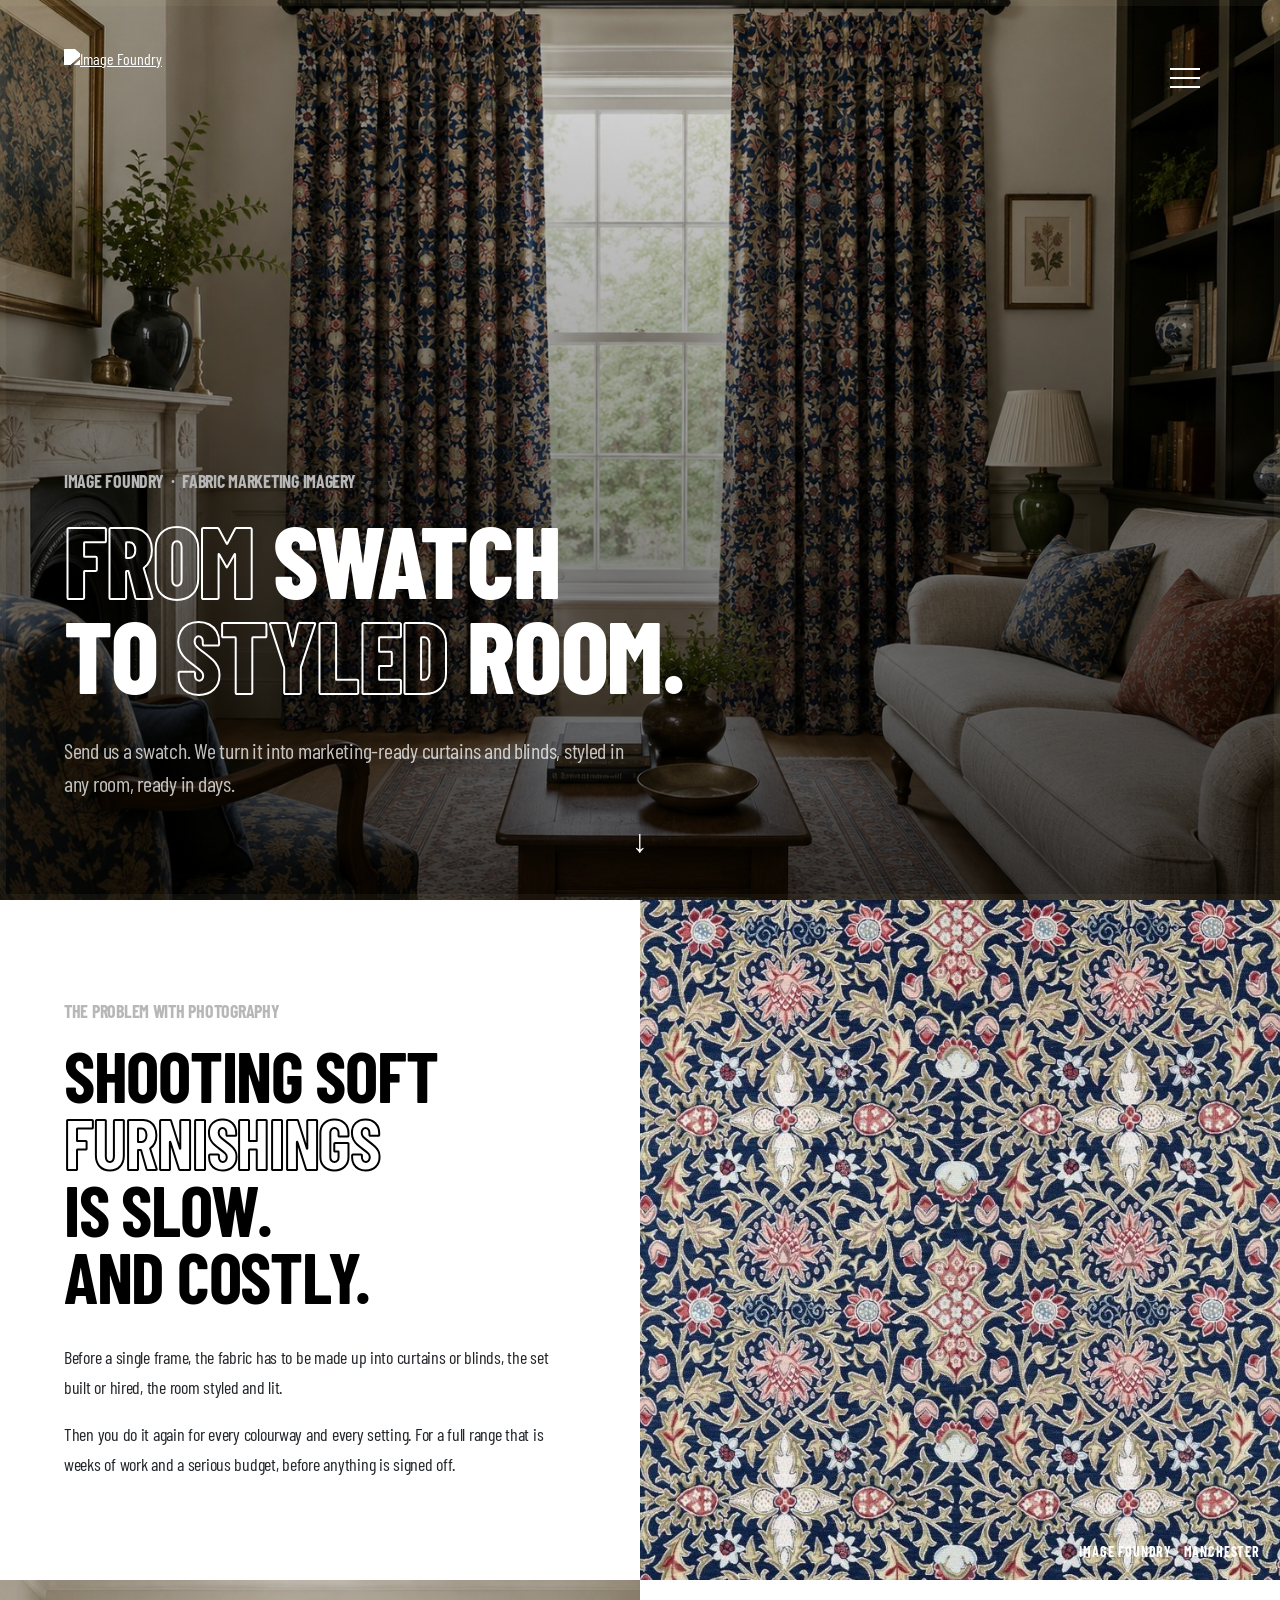
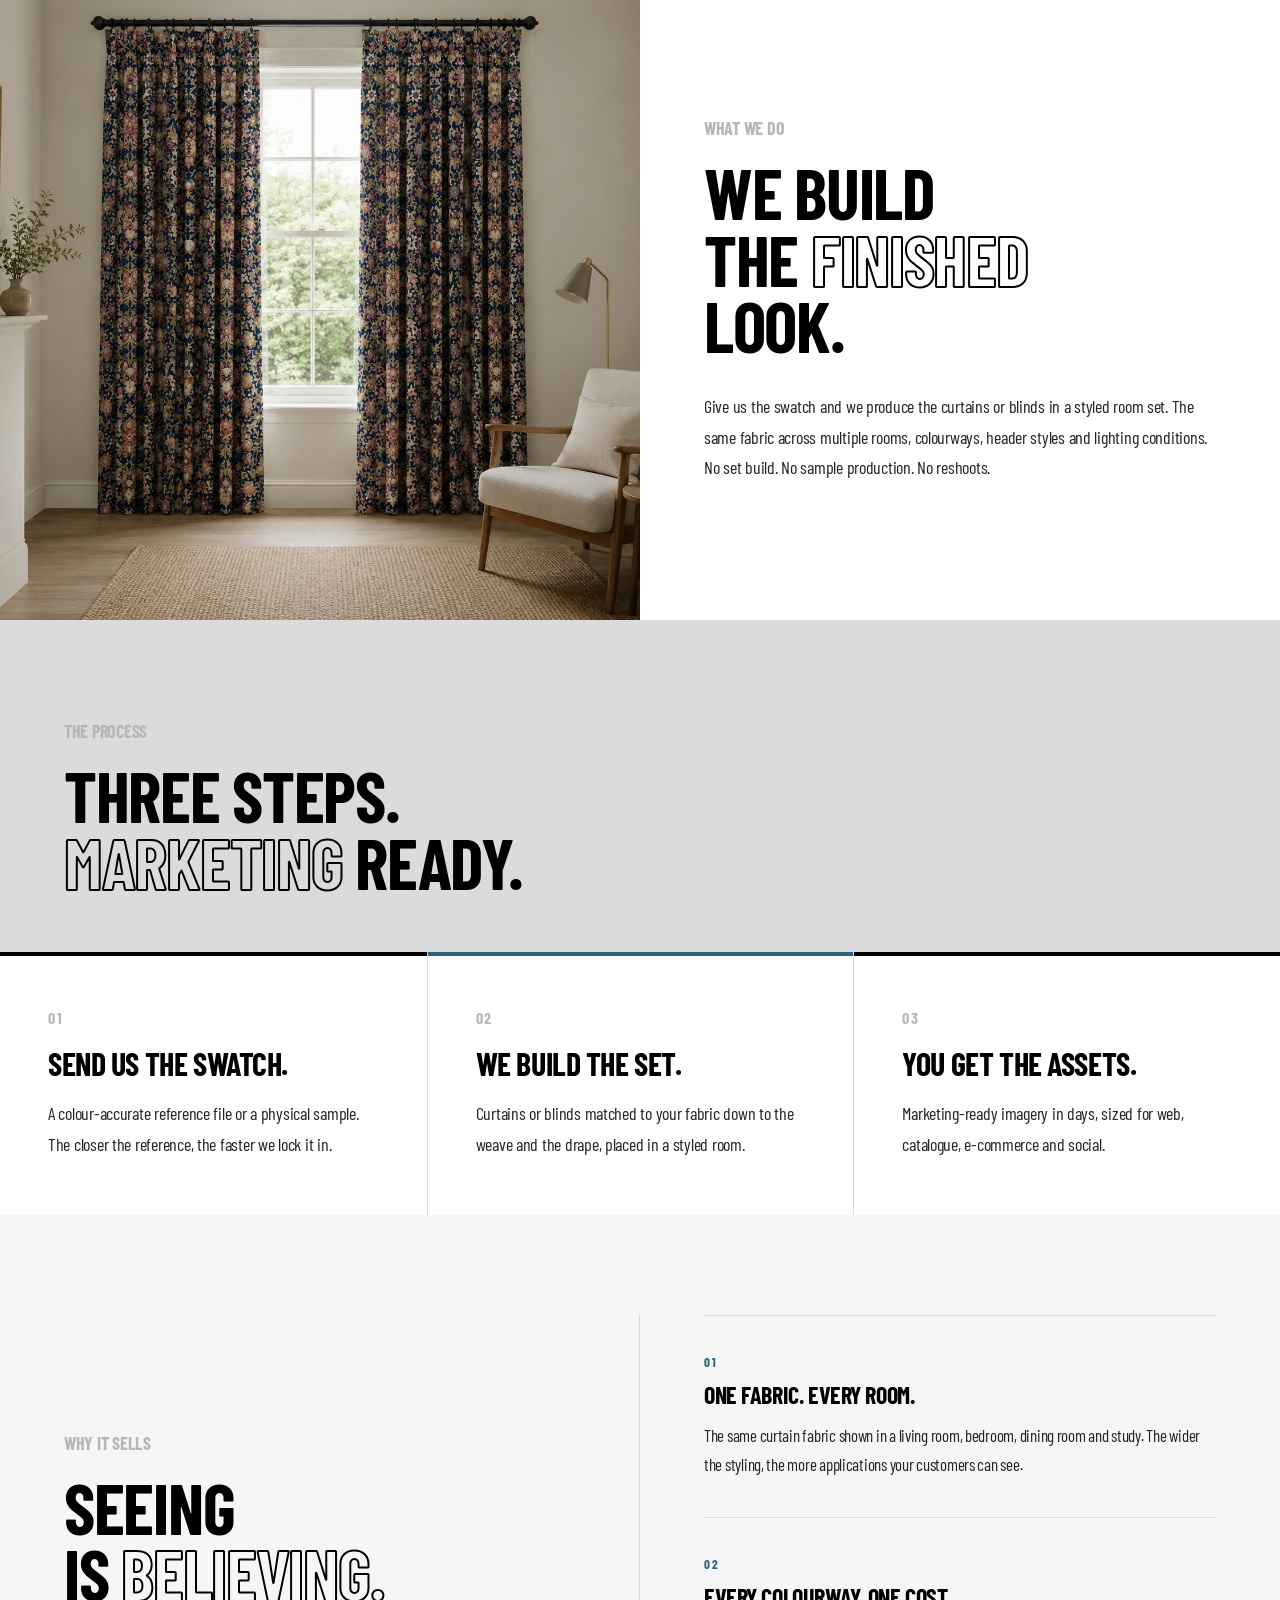
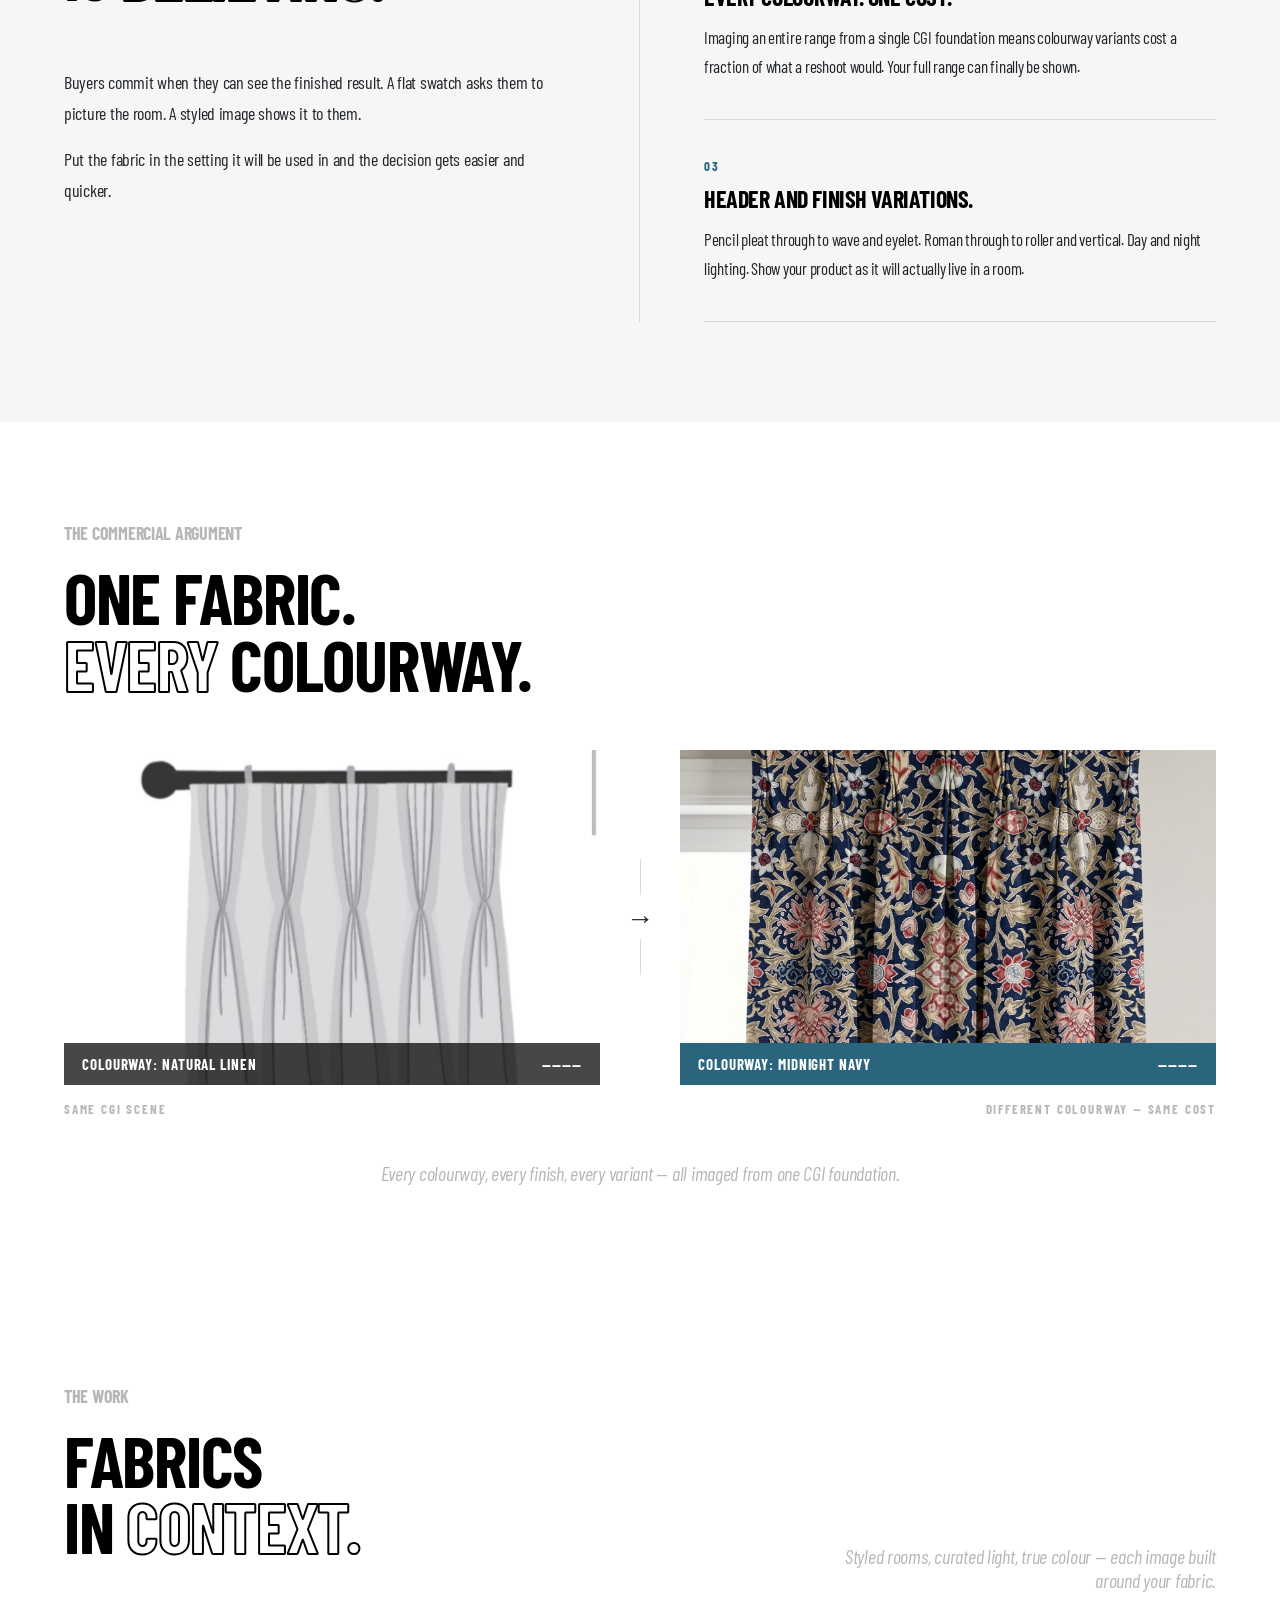
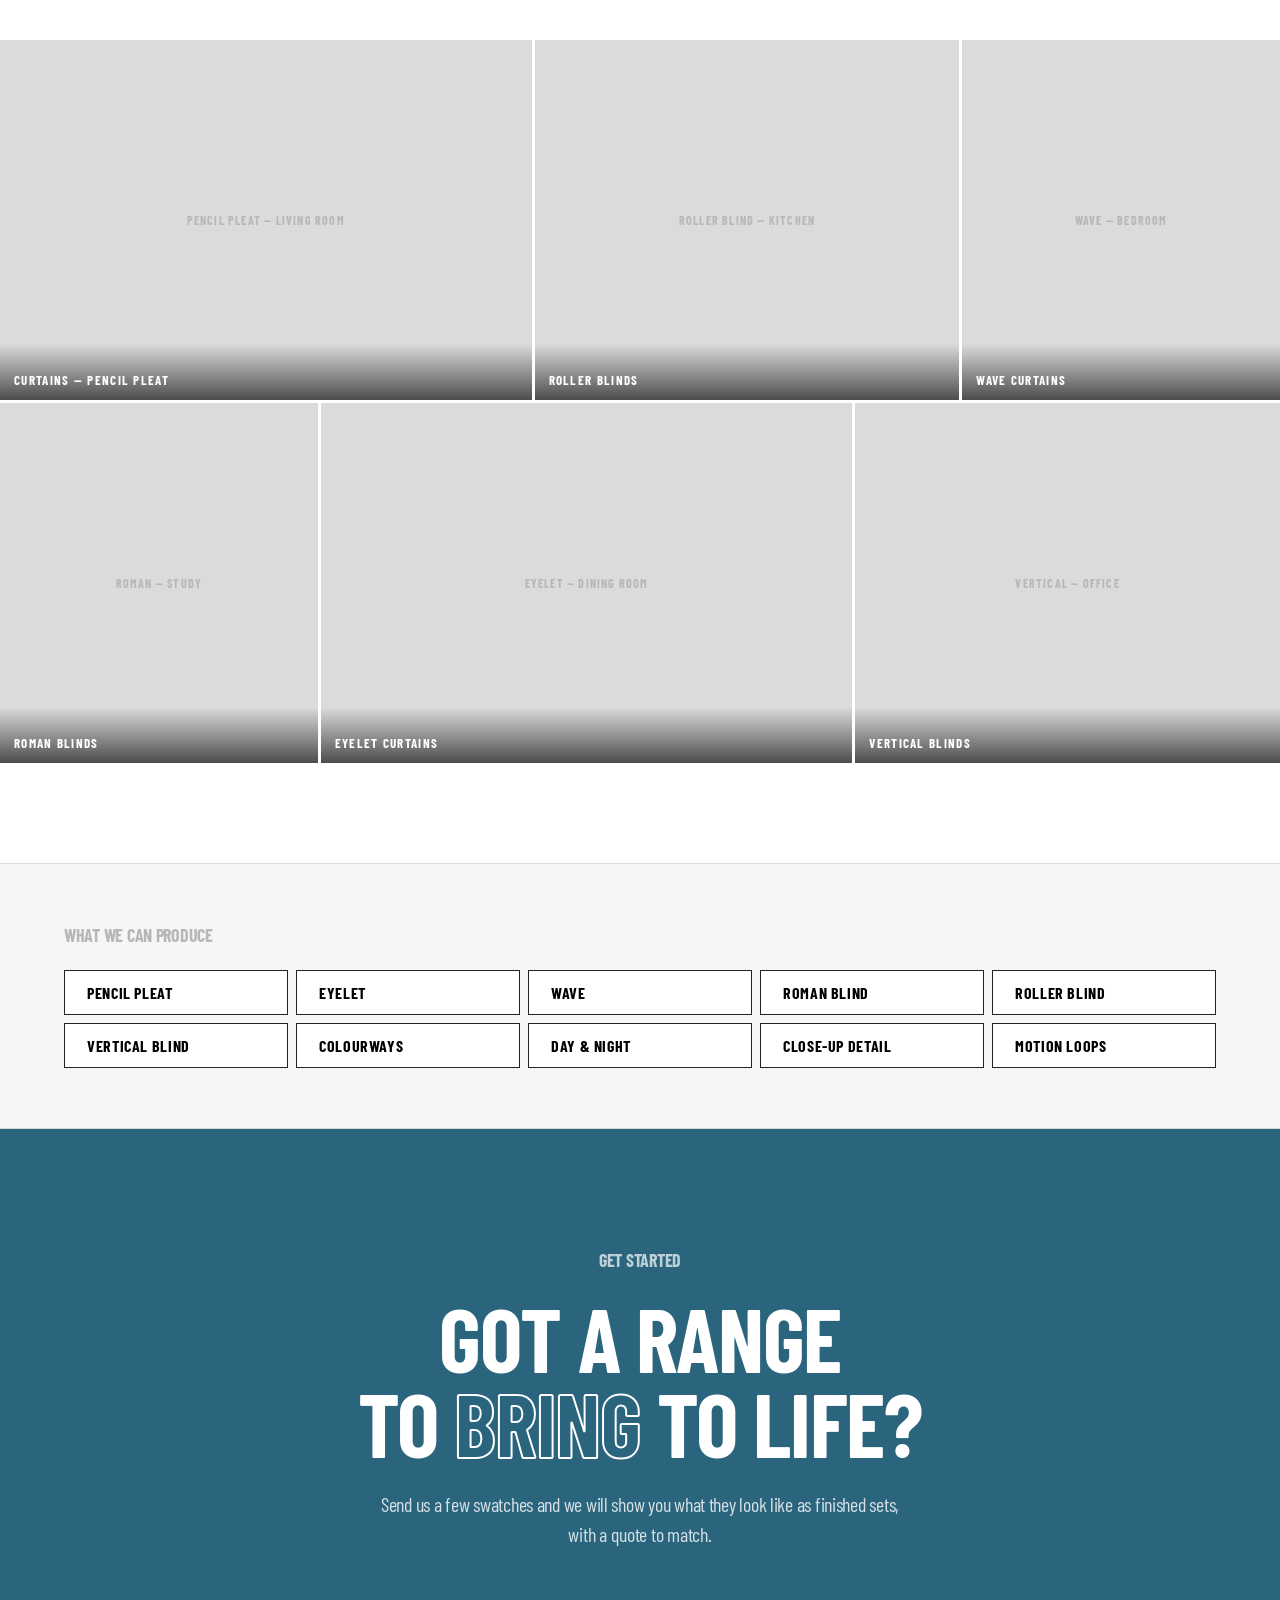
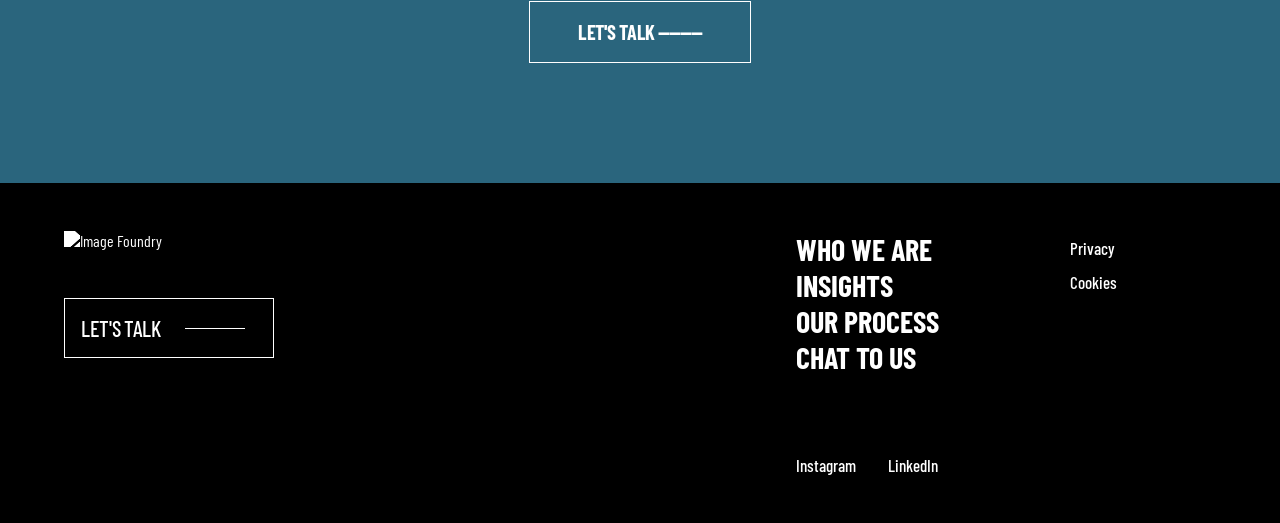
==== commit 671ccc61: "Move images into images/ folder, update HTML paths" ====
--- a/if_fabrics_landing.html
+++ b/if_fabrics_landing.html
@@ -53,7 +53,7 @@
 
 <!-- S1 — HERO -->
 <section class="hero" id="top">
-  <img class="hero-img" src="image-5.jpeg" alt="Styled curtains in living room — Image Foundry CGI">
+  <img class="hero-img" src="images/image-5.jpeg" alt="Styled curtains in living room — Image Foundry CGI">
   <div class="hero-overlay"></div>
   <div class="hero-content">
     <span class="hero-eyebrow">Image Foundry &nbsp;·&nbsp; Fabric Marketing Imagery</span>
@@ -89,7 +89,7 @@
   </div>
   <div class="split-image">
     <!-- Replace with: <img src="YOUR_IMAGE.jpg" alt="Fabric swatch on design table"> -->
-    <img class="split-image-bg" src="image-3.jpeg" alt="Fabric pattern close-up — Image Foundry CGI" style="width:100%;height:100%;object-fit:cover;display:block;">
+    <img class="split-image-bg" src="images/image-3.jpeg" alt="Fabric pattern close-up — Image Foundry CGI" style="width:100%;height:100%;object-fit:cover;display:block;">
     <div class="split-image-caption">Image Foundry · Manchester</div>
   </div>
 </section>
@@ -109,7 +109,7 @@
     </p>
   </div>
   <div class="split-image">
-    <img class="split-image-bg" src="image-1.jpeg" alt="Curtains in styled room — Image Foundry CGI" style="width:100%;height:100%;object-fit:cover;display:block;">
+    <img class="split-image-bg" src="images/image-1.jpeg" alt="Curtains in styled room — Image Foundry CGI" style="width:100%;height:100%;object-fit:cover;display:block;">
   </div>
 </section>
 
@@ -193,7 +193,7 @@
 
   <div class="colourway-panels wow">
     <div class="colourway-panel">
-      <img src="image-4.jpeg" alt="Pencil pleat curtain header detail — Image Foundry CGI">
+      <img src="images/image-4.jpeg" alt="Pencil pleat curtain header detail — Image Foundry CGI">
       <div class="panel-badge">
         <span>Colourway: Natural Linen</span>
         <span>————</span>
@@ -207,7 +207,7 @@
     </div>
 
     <div class="colourway-panel">
-      <img src="image-2.jpeg" alt="Navy floral curtain close-up — Image Foundry CGI">
+      <img src="images/image-2.jpeg" alt="Navy floral curtain close-up — Image Foundry CGI">
       <div class="panel-badge teal">
         <span>Colourway: Midnight Navy</span>
         <span>————</span>
